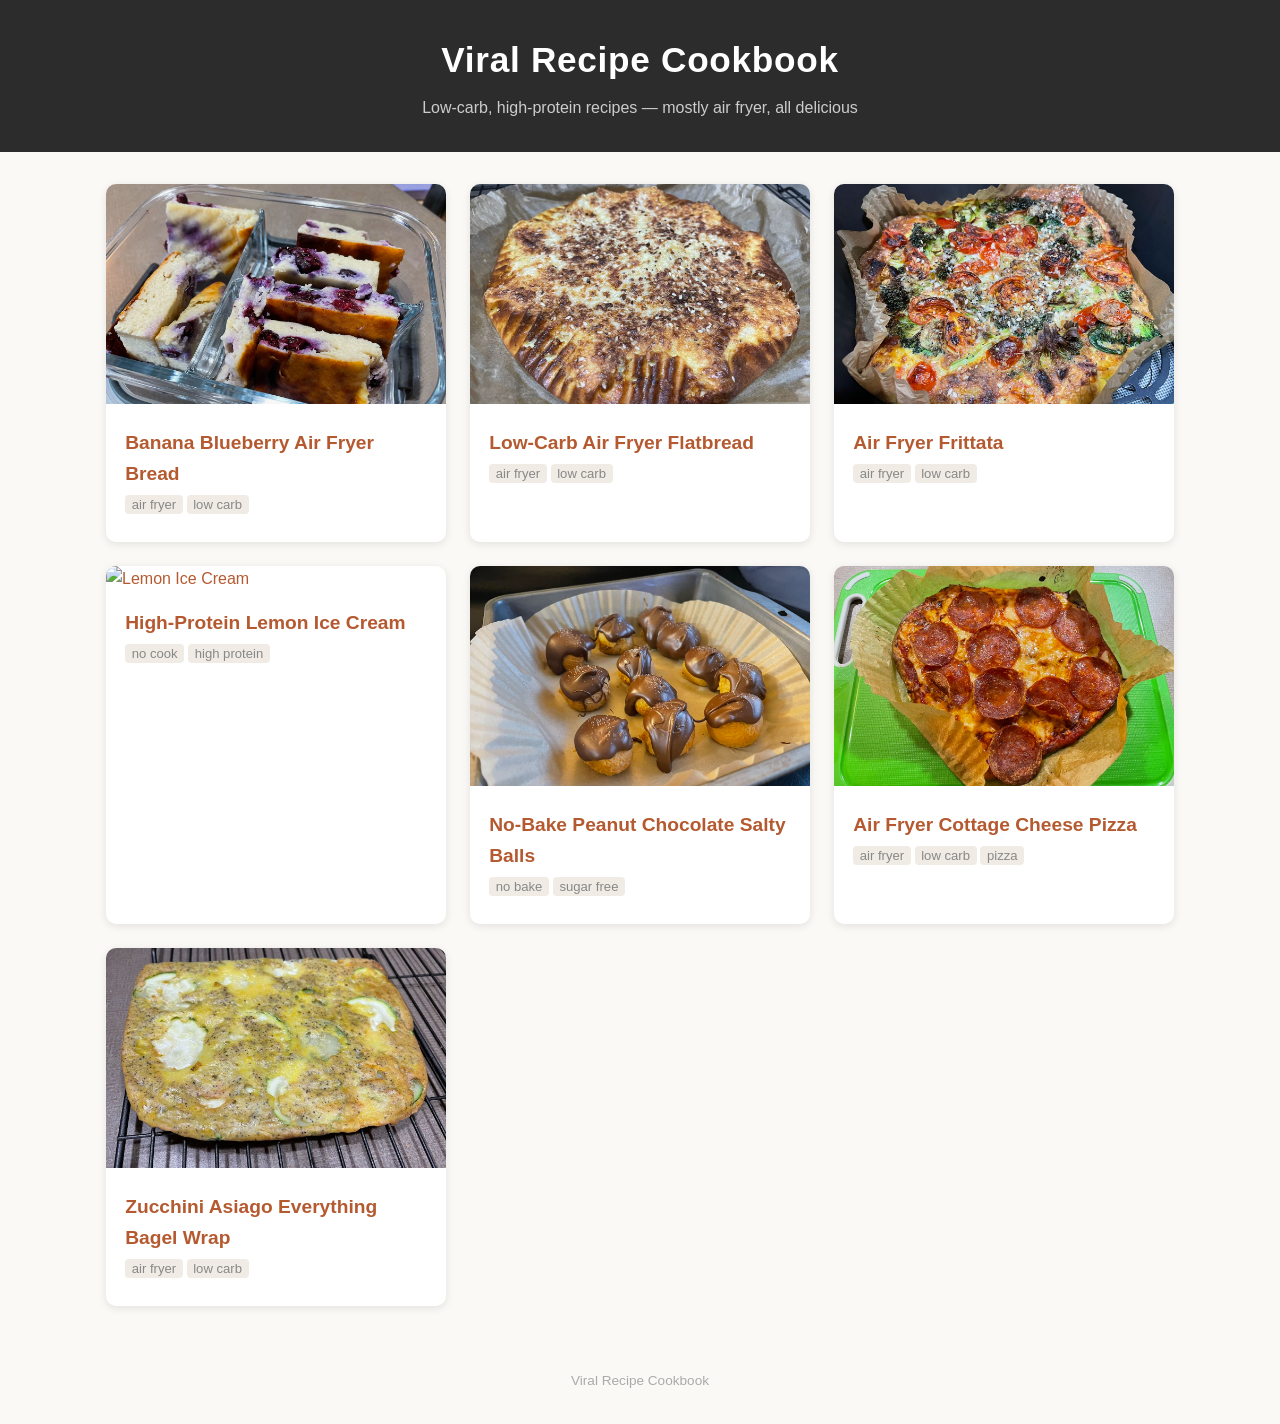
==== index.html @ 82eb1b7d "initial layout" ====
<!DOCTYPE html>
<html lang="en">
<head>
  <meta charset="UTF-8">
  <meta name="viewport" content="width=device-width, initial-scale=1.0">
  <title>Viral Recipe Cookbook</title>
  <link rel="stylesheet" href="style.css">
</head>
<body>

<header class="site-header">
  <h1>Viral Recipe Cookbook</h1>
  <p>Low-carb, high-protein recipes &mdash; mostly air fryer, all delicious</p>
</header>

<main class="recipe-grid">

  <a class="recipe-card" href="banana-berry-bread.html">
    <img src="banana-berry-bread.jpeg" alt="Banana Berry Bread">
    <div class="card-body">
      <h2>Banana Blueberry Air Fryer Bread</h2>
      <div class="tags"><span>air fryer</span><span>low carb</span></div>
    </div>
  </a>

  <a class="recipe-card" href="flat-bread.html">
    <img src="flat-bread.jpeg" alt="Low-Carb Flatbread">
    <div class="card-body">
      <h2>Low-Carb Air Fryer Flatbread</h2>
      <div class="tags"><span>air fryer</span><span>low carb</span></div>
    </div>
  </a>

  <a class="recipe-card" href="frittata.html">
    <img src="frittata.jpeg" alt="Air Fryer Frittata">
    <div class="card-body">
      <h2>Air Fryer Frittata</h2>
      <div class="tags"><span>air fryer</span><span>low carb</span></div>
    </div>
  </a>

  <a class="recipe-card" href="lemon-ice-cream.html">
    <img src="lemon-ice-cream.jpeg" alt="Lemon Ice Cream">
    <div class="card-body">
      <h2>High-Protein Lemon Ice Cream</h2>
      <div class="tags"><span>no cook</span><span>high protein</span></div>
    </div>
  </a>

  <a class="recipe-card" href="peanut-chocolate-salty-balls.html">
    <img src="peanut-chocolate-salty-balls.jpeg" alt="Peanut Chocolate Salty Balls">
    <div class="card-body">
      <h2>No-Bake Peanut Chocolate Salty Balls</h2>
      <div class="tags"><span>no bake</span><span>sugar free</span></div>
    </div>
  </a>

  <a class="recipe-card" href="pizza.html">
    <img src="pizza.jpeg" alt="Cottage Cheese Pizza">
    <div class="card-body">
      <h2>Air Fryer Cottage Cheese Pizza</h2>
      <div class="tags"><span>air fryer</span><span>low carb</span><span>pizza</span></div>
    </div>
  </a>

  <a class="recipe-card" href="zucchini-wrap.html">
    <img src="zuchini-wrap.jpeg" alt="Zucchini Wrap">
    <div class="card-body">
      <h2>Zucchini Asiago Everything Bagel Wrap</h2>
      <div class="tags"><span>air fryer</span><span>low carb</span></div>
    </div>
  </a>

</main>

<footer class="site-footer">
  Viral Recipe Cookbook
</footer>

</body>
</html>
---- style.css ----
* {
  margin: 0;
  padding: 0;
  box-sizing: border-box;
}

body {
  font-family: 'Segoe UI', Tahoma, Geneva, Verdana, sans-serif;
  background: #faf9f6;
  color: #333;
  line-height: 1.6;
}

a {
  color: #b55a30;
  text-decoration: none;
}

a:hover {
  text-decoration: underline;
}

/* ---- Header ---- */
.site-header {
  background: #2c2c2c;
  color: #fff;
  text-align: center;
  padding: 2rem 1rem;
}

.site-header h1 {
  font-size: 2.2rem;
  letter-spacing: 0.02em;
}

.site-header p {
  margin-top: 0.4rem;
  font-size: 1rem;
  color: #ccc;
}

/* ---- Index grid ---- */
.recipe-grid {
  display: grid;
  grid-template-columns: repeat(auto-fill, minmax(300px, 1fr));
  gap: 1.5rem;
  max-width: 1100px;
  margin: 2rem auto;
  padding: 0 1rem;
}

.recipe-card {
  background: #fff;
  border-radius: 10px;
  overflow: hidden;
  box-shadow: 0 2px 8px rgba(0,0,0,0.1);
  transition: transform 0.2s, box-shadow 0.2s;
}

.recipe-card:hover {
  transform: translateY(-4px);
  box-shadow: 0 6px 16px rgba(0,0,0,0.15);
}

.recipe-card img {
  width: 100%;
  height: 220px;
  object-fit: cover;
}

.recipe-card .card-body {
  padding: 1rem 1.2rem 1.2rem;
}

.recipe-card h2 {
  font-size: 1.2rem;
  margin-bottom: 0.3rem;
}

.recipe-card .tags {
  font-size: 0.82rem;
  color: #888;
  margin-bottom: 0.5rem;
}

.recipe-card .tags span {
  background: #f0ebe4;
  padding: 0.15em 0.5em;
  border-radius: 4px;
  margin-right: 0.3em;
}

/* ---- Recipe page ---- */
.recipe-page {
  max-width: 780px;
  margin: 0 auto;
  padding: 0 1rem 3rem;
}

.recipe-page .back {
  display: inline-block;
  margin: 1.2rem 0;
  font-size: 0.95rem;
}

.recipe-page h1 {
  font-size: 2rem;
  margin-bottom: 0.3rem;
}

.recipe-page .subtitle {
  color: #888;
  margin-bottom: 1.2rem;
  font-size: 0.95rem;
}

.recipe-page .hero-img {
  width: 100%;
  max-height: 420px;
  object-fit: cover;
  border-radius: 10px;
  margin-bottom: 1.5rem;
}

.recipe-page h2 {
  font-size: 1.4rem;
  margin: 1.5rem 0 0.6rem;
  border-bottom: 2px solid #e8e2d9;
  padding-bottom: 0.3rem;
}

.recipe-page table {
  width: 100%;
  border-collapse: collapse;
  margin-bottom: 1rem;
}

.recipe-page th,
.recipe-page td {
  text-align: left;
  padding: 0.5rem 0.75rem;
  border-bottom: 1px solid #eee;
}

.recipe-page th {
  background: #f5f1eb;
  font-weight: 600;
}

.recipe-page ol {
  padding-left: 1.4rem;
  margin-bottom: 1rem;
}

.recipe-page ol li {
  margin-bottom: 0.5rem;
}

.recipe-page .macro-grid {
  display: flex;
  gap: 1rem;
  flex-wrap: wrap;
  margin-bottom: 1rem;
}

.recipe-page .macro-box {
  background: #f5f1eb;
  border-radius: 8px;
  padding: 0.7rem 1.2rem;
  text-align: center;
  min-width: 100px;
}

.recipe-page .macro-box .num {
  font-size: 1.3rem;
  font-weight: 700;
  color: #b55a30;
}

.recipe-page .macro-box .label {
  font-size: 0.8rem;
  color: #777;
}

.recipe-page .tip {
  background: #fef9e7;
  border-left: 4px solid #f0c040;
  padding: 0.8rem 1rem;
  border-radius: 0 6px 6px 0;
  margin-bottom: 0.6rem;
  font-size: 0.93rem;
}

.recipe-page .note {
  background: #fdf0e6;
  border-left: 4px solid #d98040;
  padding: 0.8rem 1rem;
  border-radius: 0 6px 6px 0;
  margin-top: 1rem;
  font-size: 0.93rem;
}

/* ---- Footer ---- */
.site-footer {
  text-align: center;
  padding: 2rem 1rem;
  color: #aaa;
  font-size: 0.85rem;
}
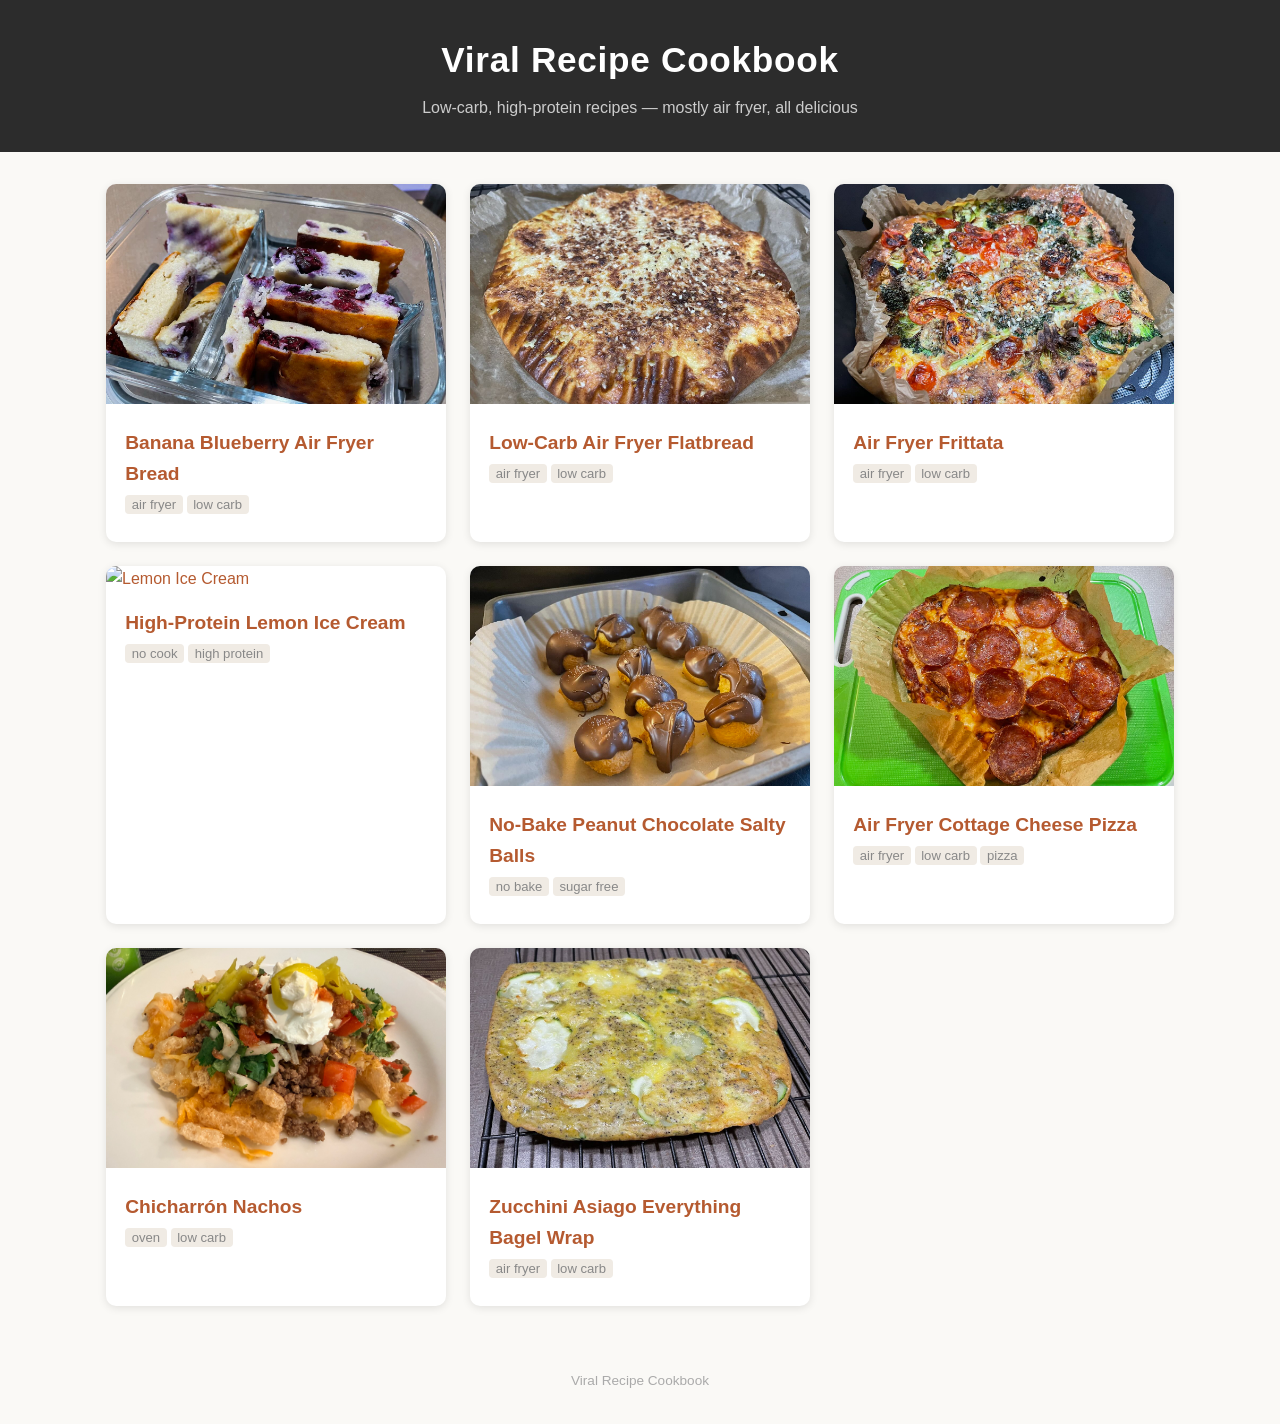
==== commit 07d701ad: "added nachos" ====
--- a/index.html
+++ b/index.html
@@ -63,6 +63,14 @@
     </div>
   </a>
 
+  <a class="recipe-card" href="nachos.html">
+    <img src="nachos.jpeg" alt="Chicharr&oacute;n Nachos">
+    <div class="card-body">
+      <h2>Chicharr&oacute;n Nachos</h2>
+      <div class="tags"><span>oven</span><span>low carb</span></div>
+    </div>
+  </a>
+
   <a class="recipe-card" href="zucchini-wrap.html">
     <img src="zuchini-wrap.jpeg" alt="Zucchini Wrap">
     <div class="card-body">
